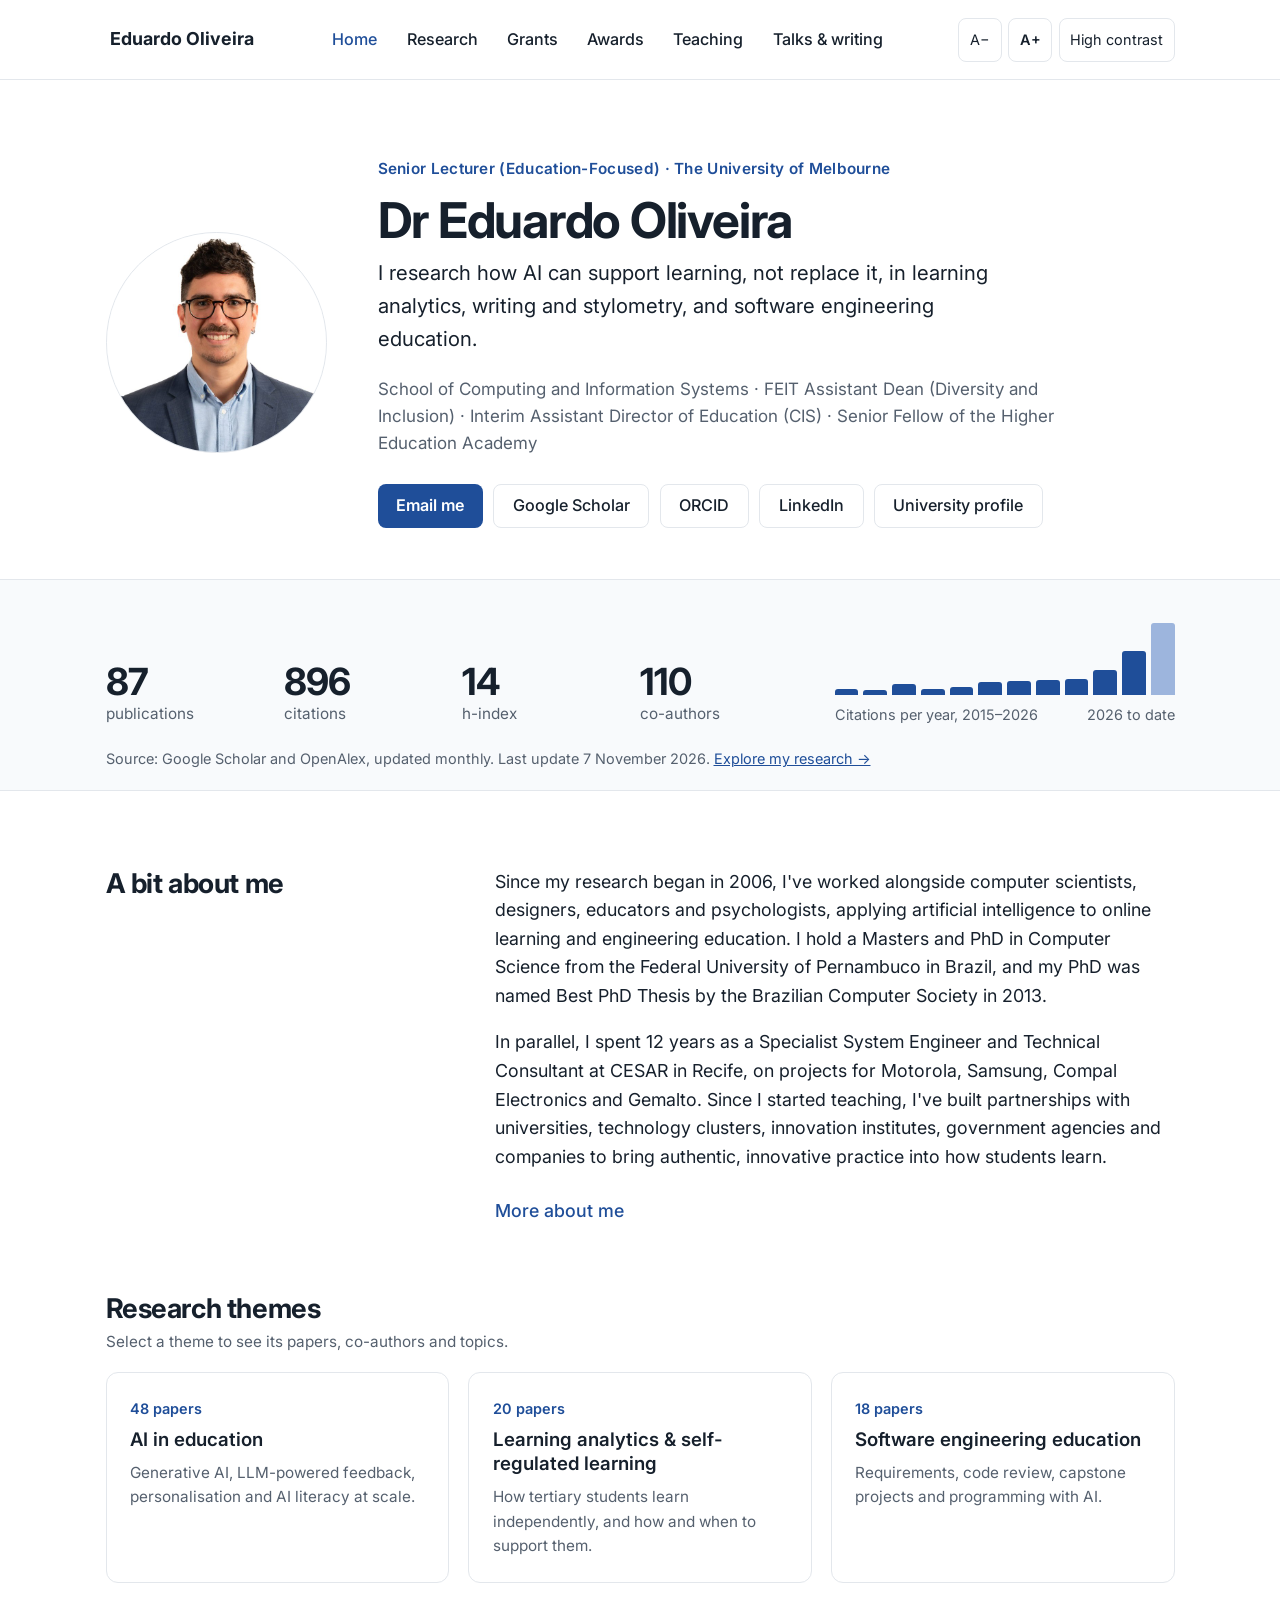
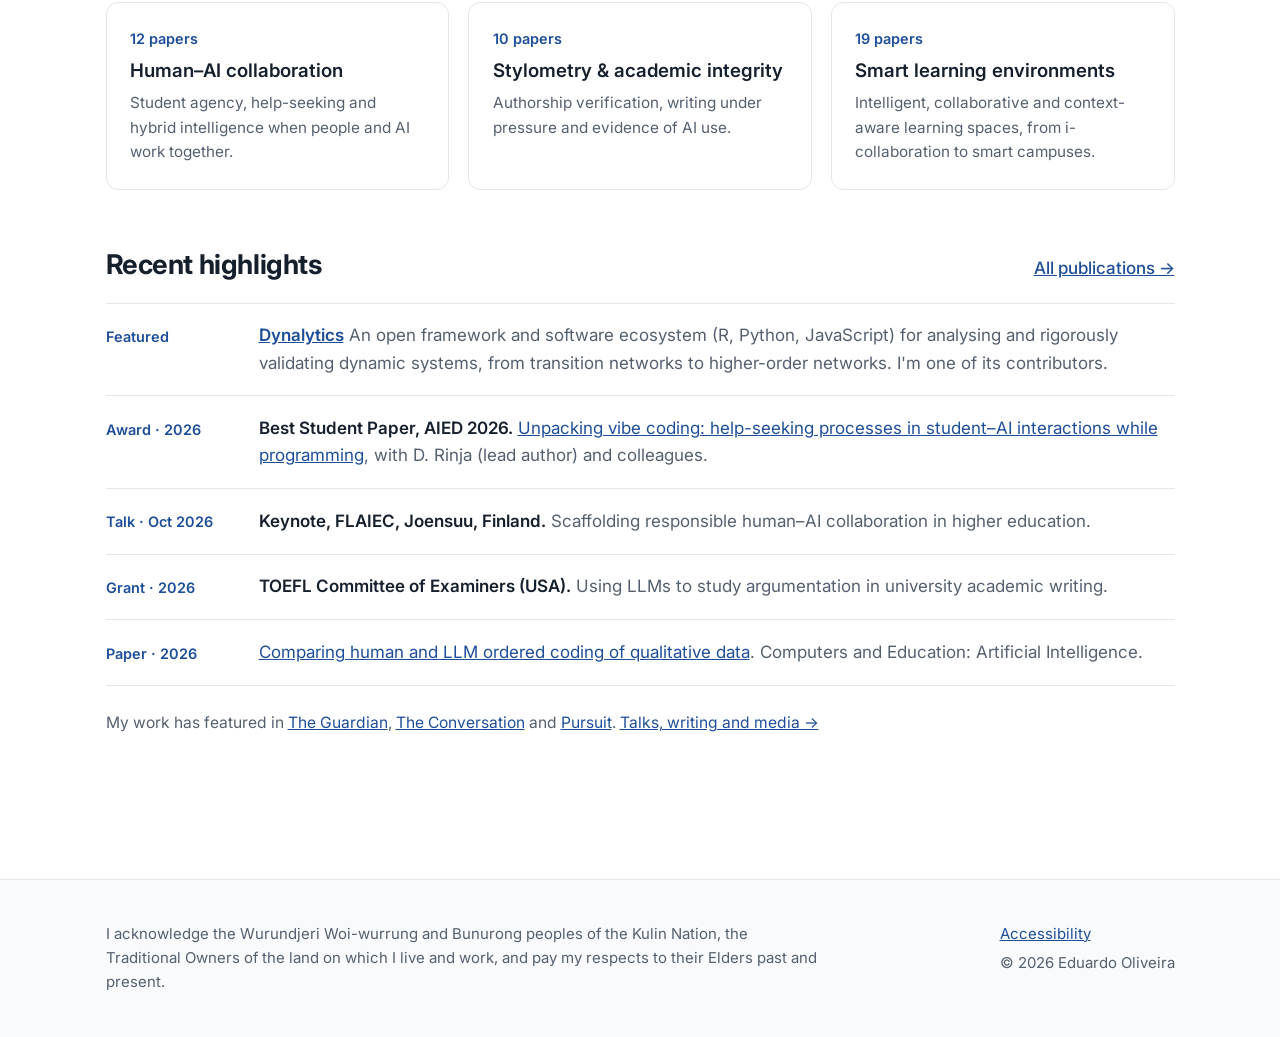
==== site/index.html @ b7828df6 "first push for new website" ====
<!doctype html>
<html lang="en-AU">
<head>
<meta charset="utf-8">
<meta name="viewport" content="width=device-width, initial-scale=1">
<title>Dr Eduardo Oliveira</title>
<meta name="description" content="Dr Eduardo Oliveira, Senior Lecturer at the University of Melbourne: AI in education, learning analytics, stylometry and software engineering education.">
<meta property="og:title" content="Dr Eduardo Oliveira">
<meta property="og:description" content="Dr Eduardo Oliveira, Senior Lecturer at the University of Melbourne: AI in education, learning analytics, stylometry and software engineering education.">
<meta property="og:image" content="assets/img/eduardo-oliveira.jpg">
<link rel="icon" href="assets/img/favicon.svg" type="image/svg+xml">
<link rel="preconnect" href="https://fonts.googleapis.com">
<link rel="preconnect" href="https://fonts.gstatic.com" crossorigin>
<link href="https://fonts.googleapis.com/css2?family=Inter:wght@400;500;600;700&amp;display=swap" rel="stylesheet">
<link rel="stylesheet" href="assets/css/site.css">
<script src="assets/js/common.js"></script>
</head>
<body>
<a class="skip" href="#main">Skip to main content</a>
<header class="site-header">
<div class="wrap">
<a class="brand" href="index.html">Eduardo Oliveira</a>
<nav class="nav" aria-label="Main">
<a href="index.html" aria-current="page">Home</a>
<a href="research.html">Research</a>
<a href="grants.html">Grants</a>
<a href="awards.html">Awards</a>
<a href="teaching.html">Teaching</a>
<a href="talks.html">Talks &amp; writing</a>
</nav>
<div class="a11y" role="group" aria-label="Display options">
<button type="button" id="a-minus" aria-label="Smaller text">A−</button>
<button type="button" id="a-plus" aria-label="Larger text" style="font-weight:600">A+</button>
<button type="button" id="a-contrast" aria-pressed="false">High contrast</button>
</div>
</div>
</header>
<main id="main">
<div class="wrap"><section class="hero" id="hero" aria-labelledby="hero-title"><h1 id="hero-title">Dr Eduardo Oliveira</h1></section></div>
<section class="band" aria-labelledby="stats-title">
<h2 id="stats-title" class="vh">Research at a glance</h2>
<div class="wrap" id="home-stats"></div>
</section>
<div class="wrap">
<section class="section row" aria-labelledby="about-title" style="padding-top:4.5rem">
<div class="grow1"><h2 id="about-title" class="h2" style="font-size:1.6rem">A bit about me</h2></div>
<div id="about" style="flex:999 1 560px;min-width:0;max-width:40rem;font-size:1.05rem"></div>
</section>
<section class="section" aria-labelledby="themes-title">
<h2 id="themes-title" style="font-size:1.6rem">Research themes</h2>
<p class="section-intro">Select a theme to see its papers, co-authors and topics.</p>
<div class="theme-cards" id="theme-cards"></div>
</section>
<section class="section" aria-labelledby="news-title">
<div style="display:flex;flex-wrap:wrap;justify-content:space-between;align-items:baseline;gap:.5rem 1rem;margin-bottom:1.2rem">
<h2 id="news-title" style="margin:0;font-size:1.6rem">Recent highlights</h2>
<a href="research.html#publications" style="font-weight:500">All publications →</a>
</div>
<ul class="list" id="highlights"></ul>
<p id="media" style="margin:1.4rem 0 0;font-size:.92rem" class="muted"></p>
</section>
</div>
</main>
<footer class="site-footer">
<div class="wrap">
<p>I acknowledge the Wurundjeri Woi-wurrung and Bunurong peoples of the Kulin Nation, the Traditional Owners of the land on which I live and work, and pay my respects to their Elders past and present.</p>
<div class="links">
<a href="accessibility.html">Accessibility</a>
<span>© <span id="year">2026</span> Eduardo Oliveira</span>
</div>
</div>
</footer>
<script>document.getElementById('year').textContent = new Date().getFullYear();</script>
<script src="assets/js/home.js"></script>
</body>
</html>
---- site/assets/css/site.css ----
/* eduoliveira.com — one stylesheet for every page.
   Colours live in the variables below; high-contrast mode swaps them in one place. */
:root {
  --ink: #16202C; --muted: #55606E; --line: #E3E7EC; --axis: #9AA4B2;
  --navy: #1F4E99; --navy-dark: #0B2E66; --navy-soft: #EEF2F7; --navy-light: #8FAEDB; --navy-faint: #9DB5DD;
  --soft: #F8FAFC; --panel: #FBFCFE; --hover: #F4F6FA;
  --orange: #eb6834; --green: #1baf7a; --yellow: #eda100;
  --award-bg: #FFF4D6; --award-fg: #6B4A00; --teach-bg: #FDEDE5; --teach-fg: #B4461A;
  --input: #8A94A3;
  --hatch: repeating-linear-gradient(45deg, #8FAEDB 0 3px, #FFFFFF 3px 7px);
}
html.hc {
  --ink: #000000; --muted: #1A1F26; --line: #4A525C; --axis: #000000;
  --navy: #0B2E66; --navy-light: #4A6FA8; --navy-faint: #4A6FA8;
  --teach-fg: #7A2A08; --input: #000000;
  --hatch: repeating-linear-gradient(45deg, #4A6FA8 0 3px, #FFFFFF 3px 7px);
}
html { font-size: 17px; }
html[data-size="0"] { font-size: 15px; }
html[data-size="2"] { font-size: 19px; }
html[data-size="3"] { font-size: 21px; }
*, *::before, *::after { box-sizing: border-box; }
body { margin: 0; font-family: Inter, system-ui, -apple-system, "Segoe UI", sans-serif; color: var(--ink); background: #fff; line-height: 1.6; }
a { color: var(--navy); }
a:hover { color: var(--navy-dark); }
a:focus-visible, button:focus-visible, input:focus-visible, select:focus-visible, summary:focus-visible, [tabindex]:focus-visible {
  outline: 3px solid var(--navy); outline-offset: 3px; border-radius: 4px; }
h1, h2, h3 { line-height: 1.2; letter-spacing: -0.015em; }
.vh { position: absolute !important; width: 1px; height: 1px; overflow: hidden; clip: rect(0 0 0 0); white-space: nowrap; }
.skip { position: absolute; left: -9999px; top: 8px; background: var(--navy-dark); color: #fff; padding: 10px 16px; border-radius: 6px; z-index: 10; }
.skip:focus { left: 16px; color: #fff; }
.wrap { max-width: 1120px; margin: 0 auto; padding: 0 1.5rem; }
.muted { color: var(--muted); }
.small { font-size: 0.85rem; }

/* header */
.site-header { border-bottom: 1px solid var(--line); }
.site-header .wrap { display: flex; flex-wrap: wrap; align-items: center; justify-content: space-between; gap: 0.75rem 1.5rem; padding-top: 0.9rem; padding-bottom: 0.9rem; }
.brand { font-weight: 700; font-size: 1.05rem; text-decoration: none; color: var(--ink); padding: 10px 4px; }
.nav { display: flex; flex-wrap: wrap; gap: 0.25rem 1.25rem; font-size: 0.95rem; font-weight: 500; }
.nav a { text-decoration: none; color: var(--ink); padding: 10px 4px; }
.nav a:hover { color: var(--navy); text-decoration: underline; text-underline-offset: 4px; }
.nav a[aria-current="page"] { color: var(--navy); }
.a11y { display: flex; gap: 0.4rem; align-items: center; }
.a11y button { min-width: 44px; min-height: 44px; border: 1px solid var(--line); background: #fff; border-radius: 8px; font: inherit; font-size: 0.85rem; color: var(--ink); cursor: pointer; padding: 0 0.6rem; }
.a11y button[aria-pressed="true"] { background: var(--ink); color: #fff; }

/* footer */
.site-footer { border-top: 1px solid var(--line); background: var(--soft); margin-top: 2rem; }
.site-footer .wrap { display: flex; flex-wrap: wrap; gap: 1.5rem 3rem; justify-content: space-between; padding-top: 2.5rem; padding-bottom: 2.5rem; font-size: 0.88rem; color: var(--muted); }
.site-footer p { margin: 0; flex: 1 1 520px; max-width: 42rem; }
.site-footer .links { display: flex; flex-direction: column; gap: 0.3rem; }

/* page scaffolding */
main, main.wrap { padding-top: 3.5rem; padding-bottom: 3rem; }
.page-title { margin: 0 0 0.3rem; font-size: 2.4rem; letter-spacing: -0.025em; }
.lede { margin: 0 0 1.8rem; max-width: 46rem; color: var(--muted); font-size: 1.05rem; }
.section { margin-bottom: 3.5rem; }
.section > h2, .h2 { margin: 0 0 0.3rem; font-size: 1.3rem; }
.section-intro { margin: 0 0 1rem; font-size: 0.9rem; color: var(--muted); }
.readout { margin: 0 0 0.6rem; min-height: 1.6rem; font-size: 0.9rem; font-weight: 500; }
.panel { border: 1px solid var(--line); border-radius: 12px; background: var(--panel); }
.card { border: 1px solid var(--line); border-radius: 12px; padding: 1.2rem; }
.row { display: flex; flex-wrap: wrap; gap: 1.5rem 3rem; }
.grow3 { flex: 3 1 520px; min-width: 0; }
.grow2 { flex: 2 1 320px; min-width: 0; }
.grow1 { flex: 1 1 260px; min-width: 0; }

/* stats */
.stats { border-top: 1px solid var(--line); border-bottom: 1px solid var(--line); padding: 1.6rem 0; margin-bottom: 3rem; }
.stats-grid { display: grid; grid-template-columns: repeat(auto-fit, minmax(150px, 1fr)); gap: 1.5rem; }
.stat-v { font-size: 2.2rem; font-weight: 700; letter-spacing: -0.02em; line-height: 1.1; }
.stat-l { font-size: 0.9rem; color: var(--muted); }
.stats-note { margin: 1rem 0 0; font-size: 0.8rem; color: var(--muted); }

/* chips, buttons, form controls */
.chips { display: flex; flex-wrap: wrap; gap: 0.5rem; align-items: center; margin-bottom: 2rem; }
.chip { min-height: 44px; padding: 0 1rem; border-radius: 22px; border: 1px solid var(--line); background: #fff; color: var(--ink); font: inherit; font-size: 0.9rem; font-weight: 500; cursor: pointer; }
.chip:hover { border-color: var(--navy); }
.chip[aria-pressed="true"] { background: var(--navy); border-color: var(--navy); color: #fff; }
.chip .n { opacity: 0.75; font-weight: 400; }
.btn { min-height: 44px; padding: 0 0.9rem; border: 1px solid var(--line); background: #fff; border-radius: 8px; font: inherit; font-size: 0.85rem; color: var(--ink); cursor: pointer; }
.btn-primary { display: inline-flex; align-items: center; min-height: 44px; padding: 0 1.1rem; background: var(--navy); color: #fff; border-radius: 8px; text-decoration: none; font-weight: 600; font-size: 0.95rem; }
.btn-primary:hover { color: #fff; background: var(--navy-dark); }
.btn-ghost { display: inline-flex; align-items: center; min-height: 44px; padding: 0 1.1rem; border: 1px solid var(--line); color: var(--ink); border-radius: 8px; text-decoration: none; font-weight: 500; font-size: 0.95rem; }
.pill { min-height: 36px; padding: 0 0.8rem; border: 1px solid var(--navy); background: var(--navy-soft); color: var(--navy); border-radius: 18px; font: inherit; font-size: 0.85rem; font-weight: 600; cursor: pointer; }
label.field { display: block; font-size: 0.85rem; font-weight: 600; margin-bottom: 0.35rem; }
input[type="search"], select { width: 100%; min-height: 44px; padding: 0 0.8rem; border: 1px solid var(--input); border-radius: 8px; font: inherit; font-size: 0.92rem; color: var(--ink); background: #fff; }
.check { display: inline-flex; align-items: center; gap: 0.5rem; min-height: 44px; cursor: pointer; font-size: 0.9rem; }
.check input { width: 18px; height: 18px; accent-color: var(--navy); }
.filters { border: 1px solid var(--line); border-radius: 12px; padding: 1.1rem; margin-bottom: 1.2rem; background: var(--soft); }
.filters .grid { display: grid; grid-template-columns: repeat(auto-fit, minmax(170px, 1fr)); gap: 0.9rem; }

/* badges */
.badges { display: flex; flex-wrap: wrap; align-items: center; gap: 0.45rem; margin-top: 0.5rem; font-size: 0.8rem; }
.badge { padding: 0.1rem 0.6rem; border-radius: 4px; border: 1px solid var(--line); }
.badge-rank { background: var(--navy-soft); color: var(--navy); font-weight: 600; border-color: transparent; }
.badge-award { background: var(--award-bg); color: var(--award-fg); font-weight: 600; border-color: transparent; }
.badge-solid { background: var(--navy); color: #fff; font-weight: 600; border-color: transparent; }

/* lists */
.list { list-style: none; margin: 0; padding: 0; border-top: 1px solid var(--line); }
.list > li { border-bottom: 1px solid var(--line); }
.year-group { display: flex; flex-wrap: wrap; gap: 0.5rem 2rem; padding: 1.2rem 0; border-top: 1px solid var(--line); }
.year-group > .year { flex: 0 0 4.5rem; font-size: 1.4rem; font-weight: 700; letter-spacing: -0.02em; color: var(--navy); }
.year-group > ul { flex: 1 1 520px; min-width: 0; list-style: none; margin: 0; padding: 0; display: flex; flex-direction: column; gap: 1.1rem; }
.group-h { margin: 1.4rem 0 0; padding-bottom: 0.35rem; border-bottom: 2px solid var(--ink); font-size: 1.15rem; display: flex; justify-content: space-between; align-items: baseline; }
.group-h span:last-child { font-size: 0.72em; font-weight: 500; color: var(--muted); }
.paper { padding: 1rem 0; border-bottom: 1px solid var(--line); }
.paper-title { font-weight: 600; font-size: 1.02rem; line-height: 1.4; }
.paper-meta { font-size: 0.9rem; color: var(--muted); }
.me { font-weight: 700; color: var(--ink); }
.links-inline a { display: inline-flex; align-items: center; min-height: 32px; padding: 0 0.5rem; font-weight: 500; }
pre.bib { margin: 0; padding: 0.9rem 1rem; font-size: 0.78rem; line-height: 1.5; white-space: pre-wrap; word-break: break-word; font-family: ui-monospace, SFMono-Regular, Menlo, monospace; }
.empty { margin: 1.5rem 0; padding: 1.5rem; border: 1px dashed var(--line); border-radius: 12px; color: var(--muted); text-align: center; }
.more { text-align: center; margin-top: 2rem; }

/* charts */
.bars { position: relative; height: 180px; display: flex; align-items: flex-end; gap: 4px; border-bottom: 1px solid var(--axis); }
.bars .gl { position: absolute; left: 0; right: 0; border-top: 1px dashed var(--line); }
.bars .ymax { position: absolute; right: 0; top: -1.3em; font-size: 0.72rem; color: var(--muted); }
.bar { flex: 1 1 0; height: 100%; display: flex; flex-direction: column-reverse; gap: 2px; border-radius: 4px 4px 0 0; cursor: default; }
.bar.on { background: var(--navy-soft); }
.bar span { display: block; }
.axis-x { display: flex; gap: 4px; font-size: 0.75rem; color: var(--muted); margin-top: 0.4rem; }
.axis-x span { flex: 1 1 0; min-width: 0; overflow: hidden; text-align: center; }
.legend { display: flex; flex-wrap: wrap; gap: 0.4rem 1.2rem; margin: 0.6rem 0 0.4rem; font-size: 0.85rem; color: var(--muted); }
.legend span { display: inline-flex; align-items: center; gap: 0.4rem; }
.sw { width: 12px; height: 12px; border-radius: 3px; display: inline-block; }
table.data { width: 100%; border-collapse: collapse; font-size: 0.85rem; }
table.data th, table.data td { padding: 0.4rem 0.8rem; text-align: right; border-top: 1px solid var(--line); }
table.data th:first-child { text-align: left; }
table.data thead th { background: var(--soft); border-top: none; }

/* home */
.hero { display: flex; flex-wrap: wrap; gap: 3rem; align-items: center; padding: 1rem 0 3rem; }
.hero img { flex: 0 0 auto; width: 13rem; height: 13rem; border-radius: 50%; object-fit: cover; object-position: 50% 30%; background: var(--navy-soft); border: 1px solid var(--line); }
.hero .text { flex: 999 1 520px; min-width: 0; }
.kicker { margin: 0 0 0.6rem; font-size: 0.9rem; font-weight: 600; color: var(--navy); letter-spacing: 0.02em; }
.hero h1 { margin: 0 0 0.4rem; font-size: 2.9rem; letter-spacing: -0.025em; }
.hero .tag { margin: 0 0 1.2rem; font-size: 1.2rem; max-width: 36rem; }
.hero .roles { margin: 0 0 1.6rem; color: var(--muted); max-width: 40rem; }
.btn-row { display: flex; flex-wrap: wrap; gap: 0.6rem; }
.band { border-top: 1px solid var(--line); border-bottom: 1px solid var(--line); background: var(--soft); }
.band .wrap { padding-top: 2.5rem; padding-bottom: 1.2rem; }
.theme-cards { display: grid; grid-template-columns: repeat(auto-fit, minmax(300px, 1fr)); gap: 1.1rem; }
.theme-card { display: flex; flex-direction: column; gap: 0.5rem; padding: 1.4rem; border: 1px solid var(--line); border-radius: 12px; text-decoration: none; color: var(--ink); }
.theme-card:hover { border-color: var(--navy); color: var(--ink); }
.theme-card .n { font-size: 0.85rem; font-weight: 600; color: var(--navy); }
.theme-card .t { font-size: 1.1rem; font-weight: 600; line-height: 1.3; }
.theme-card .d { font-size: 0.9rem; color: var(--muted); }
.hl { display: flex; flex-wrap: wrap; gap: 0.3rem 1.5rem; padding: 1.1rem 0; border-bottom: 1px solid var(--line); }
.hl .lab { flex: 0 0 7.5rem; font-size: 0.85rem; font-weight: 600; color: var(--navy); padding-top: 0.15rem; }
.hl .body { flex: 1 1 400px; min-width: 0; }
details.more-about summary { cursor: pointer; font-weight: 500; color: var(--navy); min-height: 44px; display: inline-flex; align-items: center; }

/* research */
.network-box { position: relative; overflow: hidden; }
.network-box svg { display: block; width: 100%; height: auto; touch-action: none; user-select: none; }
.net-year { position: absolute; left: 0.6rem; top: 0.3rem; font-size: 2rem; font-weight: 700; color: #B7C5DB; pointer-events: none; }
.tip { position: absolute; transform: translate(-50%, -120%); background: #16202C; color: #fff; padding: 0.3rem 0.7rem; border-radius: 6px; font-size: 0.8rem; white-space: nowrap; pointer-events: none; }
.person { width: 100%; min-height: 44px; display: flex; justify-content: space-between; align-items: center; gap: 0.5rem; padding: 0.35rem 0.5rem; border: none; background: transparent; font: inherit; font-size: 0.88rem; color: var(--ink); text-align: left; cursor: pointer; }
.person:hover, .person[aria-pressed="true"] { background: var(--navy-soft); }
.scroll-list { max-height: 330px; overflow: auto; }
.inst { display: inline-flex; gap: 0.5rem; align-items: center; padding: 0.35rem 0.8rem; border: 1px solid var(--line); border-radius: 22px; font-size: 0.85rem; }
.cloud { display: flex; flex-wrap: wrap; justify-content: center; align-items: baseline; gap: 0.2rem 1.1rem; padding: 1.6rem 1.2rem; line-height: 1.25; }
.cloud button { border: none; background: transparent; padding: 0.1rem 0.3rem; border-radius: 6px; font: inherit; cursor: pointer; letter-spacing: -0.01em; }
.cloud button[aria-pressed="true"] { background: var(--navy); color: #fff !important; }
.dotgrid { width: 100%; min-width: 680px; border-collapse: collapse; }
.dotgrid th { font-size: 0.8rem; font-weight: 600; color: var(--muted); padding: 0.5rem 0.2rem; }
.dotgrid tbody th { text-align: left; color: var(--ink); font-size: 0.88rem; padding: 0.4rem 0.8rem 0.4rem 0; white-space: nowrap; }
.dotgrid td { text-align: center; height: 52px; padding: 0.15rem; border-top: 1px solid var(--line); }
.dotgrid tbody th { border-top: 1px solid var(--line); }
.dot-btn { min-width: 44px; min-height: 44px; display: inline-flex; align-items: center; justify-content: center; border: none; background: transparent; padding: 0; cursor: pointer; }
.dot { display: inline-flex; align-items: center; justify-content: center; border-radius: 50%; background: var(--navy); color: #fff; font-size: 0.72rem; font-weight: 700; }
.dot-btn[aria-pressed="true"] .dot { background: var(--orange); box-shadow: 0 0 0 3px #fff, 0 0 0 5px var(--ink); }

/* grants / awards / teaching / talks */
.timeline li button { width: 100%; min-height: 36px; display: flex; align-items: center; padding: 0; border: none; background: transparent; font: inherit; color: var(--ink); text-align: left; cursor: pointer; }
.timeline li button:hover { background: var(--hover); }
.timeline li button[aria-pressed="true"] { background: var(--navy-soft); }
.tl-label { flex: 0 0 38%; padding: 0.25rem 0.8rem 0.25rem 0.3rem; font-size: 0.8rem; white-space: nowrap; overflow: hidden; text-overflow: ellipsis; }
.tl-track { position: relative; flex: 1 1 auto; height: 36px; }
.tl-bar { position: absolute; top: 10px; height: 16px; border-radius: 4px; }
.tl-now { position: absolute; top: 0; bottom: 0; border-left: 1px dashed #B7C5DB; }
.role-lead { background: var(--navy); }
.role-ci { background: var(--navy-light); }
.role-coi { background: var(--hatch); border: 1px solid var(--navy-light); }
dl.meta { margin: 0; display: grid; grid-template-columns: auto 1fr; gap: 0.35rem 0.9rem; font-size: 0.88rem; }
dl.meta dt { color: var(--muted); }
dl.meta dd { margin: 0; }
.hbar { margin-top: 0.3rem; height: 8px; border-radius: 4px; background: var(--navy-soft); }
.hbar span { display: block; height: 8px; border-radius: 4px; background: var(--navy); }
.icon { flex: 0 0 36px; height: 36px; border-radius: 50%; display: inline-flex; align-items: center; justify-content: center; }
.strip { display: flex; align-items: flex-end; gap: 2px; min-width: 620px; height: 104px; border-bottom: 1px solid var(--axis); }
.strip > div { flex: 1 1 0; display: flex; flex-direction: column-reverse; align-items: center; gap: 4px; padding-bottom: 6px; }
.mark { width: 28px; height: 28px; display: inline-flex; align-items: center; justify-content: center; border: none; background: transparent; padding: 0; cursor: pointer; }
.subj { min-height: 44px; display: flex; flex-direction: column; align-items: flex-start; justify-content: center; border: none; background: transparent; padding: 0.2rem 0; font: inherit; color: var(--ink); text-align: left; cursor: pointer; }
.subj .code { font-size: 0.75rem; font-weight: 700; color: var(--navy); letter-spacing: 0.02em; }
.subj .name { font-size: 0.86rem; line-height: 1.25; }
.sq { display: inline-block; width: 30px; height: 30px; border-radius: 6px; }
.sq-c { background: var(--navy); }
.sq-t { background: var(--navy-soft); border: 2px solid var(--navy); }
.feature { border: 1px solid var(--line); border-radius: 12px; padding: 1.4rem; background: var(--soft); }
.feature .k { margin: 0 0 0.4rem; font-size: 0.8rem; font-weight: 700; letter-spacing: 0.04em; color: var(--navy); text-transform: uppercase; }

@media (prefers-reduced-motion: reduce) { * { transition: none !important; animation: none !important; } }
@media print { .a11y, .chips, .filters, .skip { display: none !important; } }
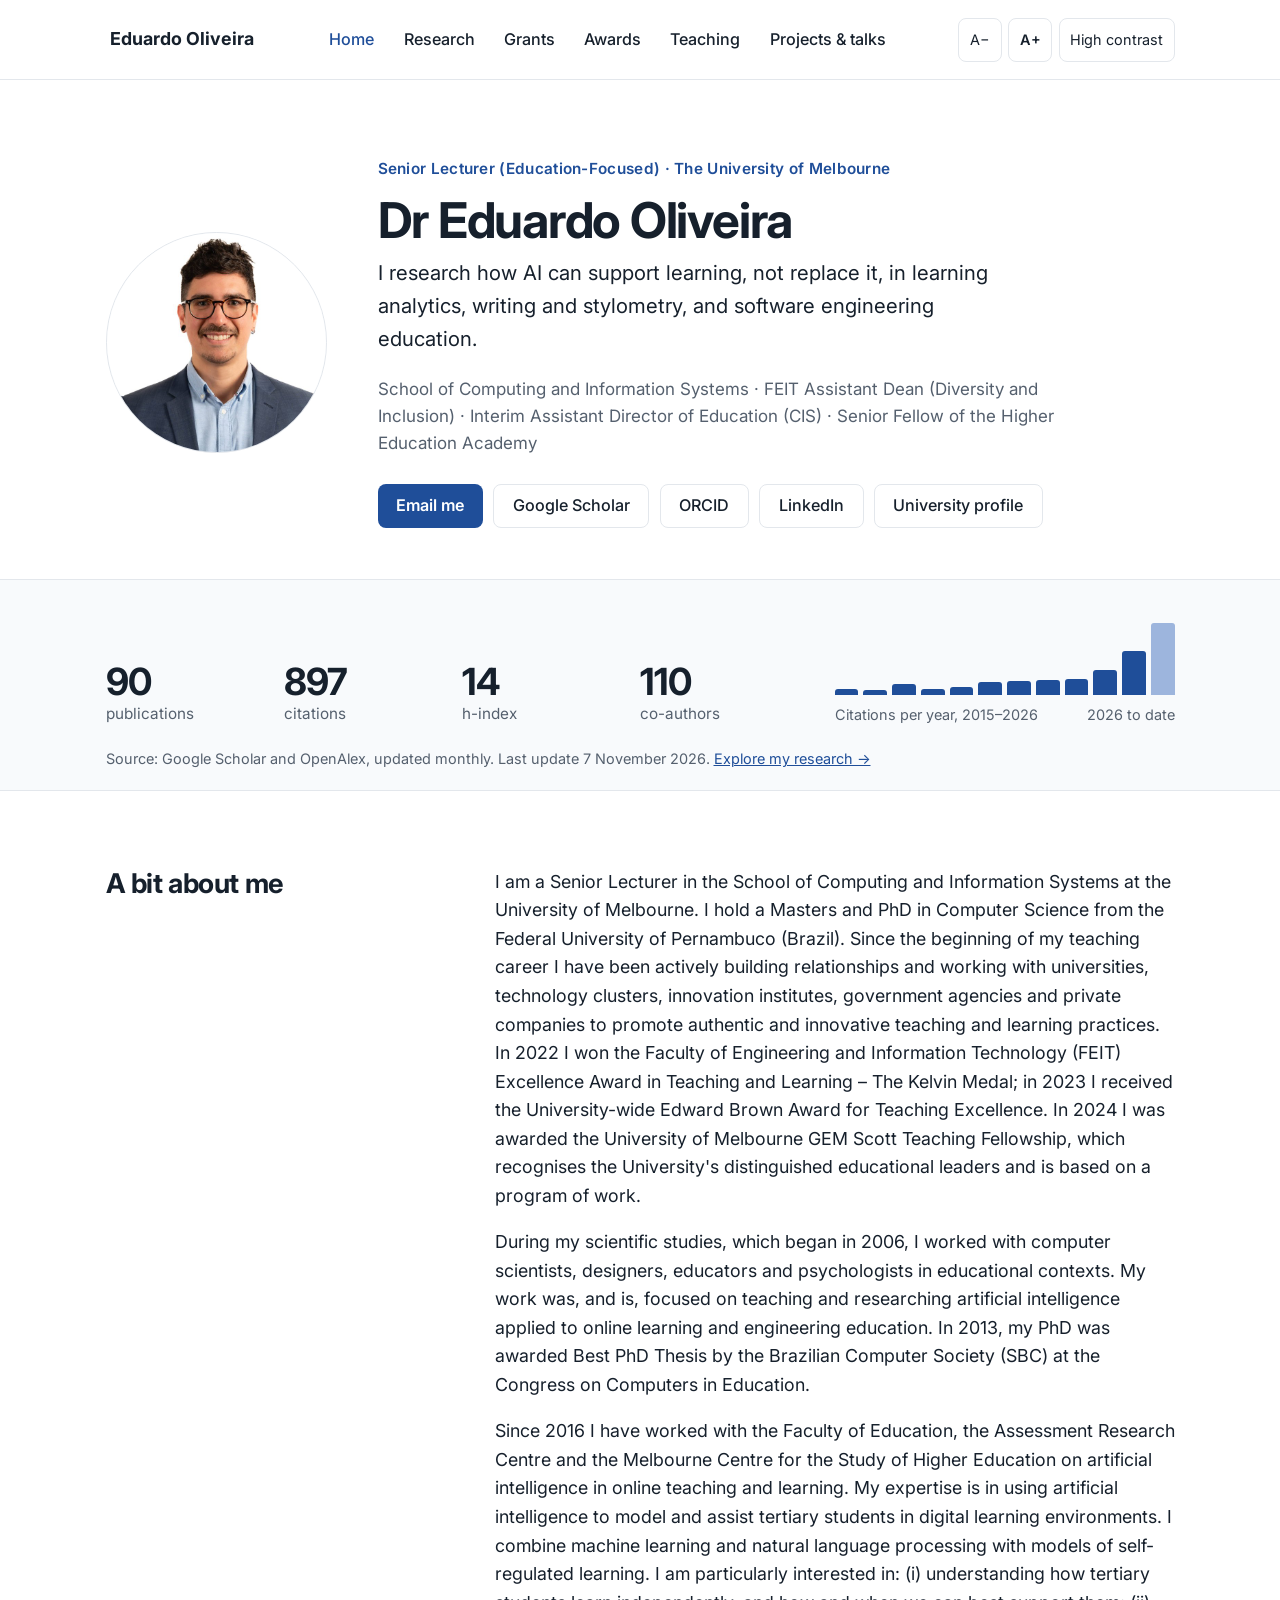
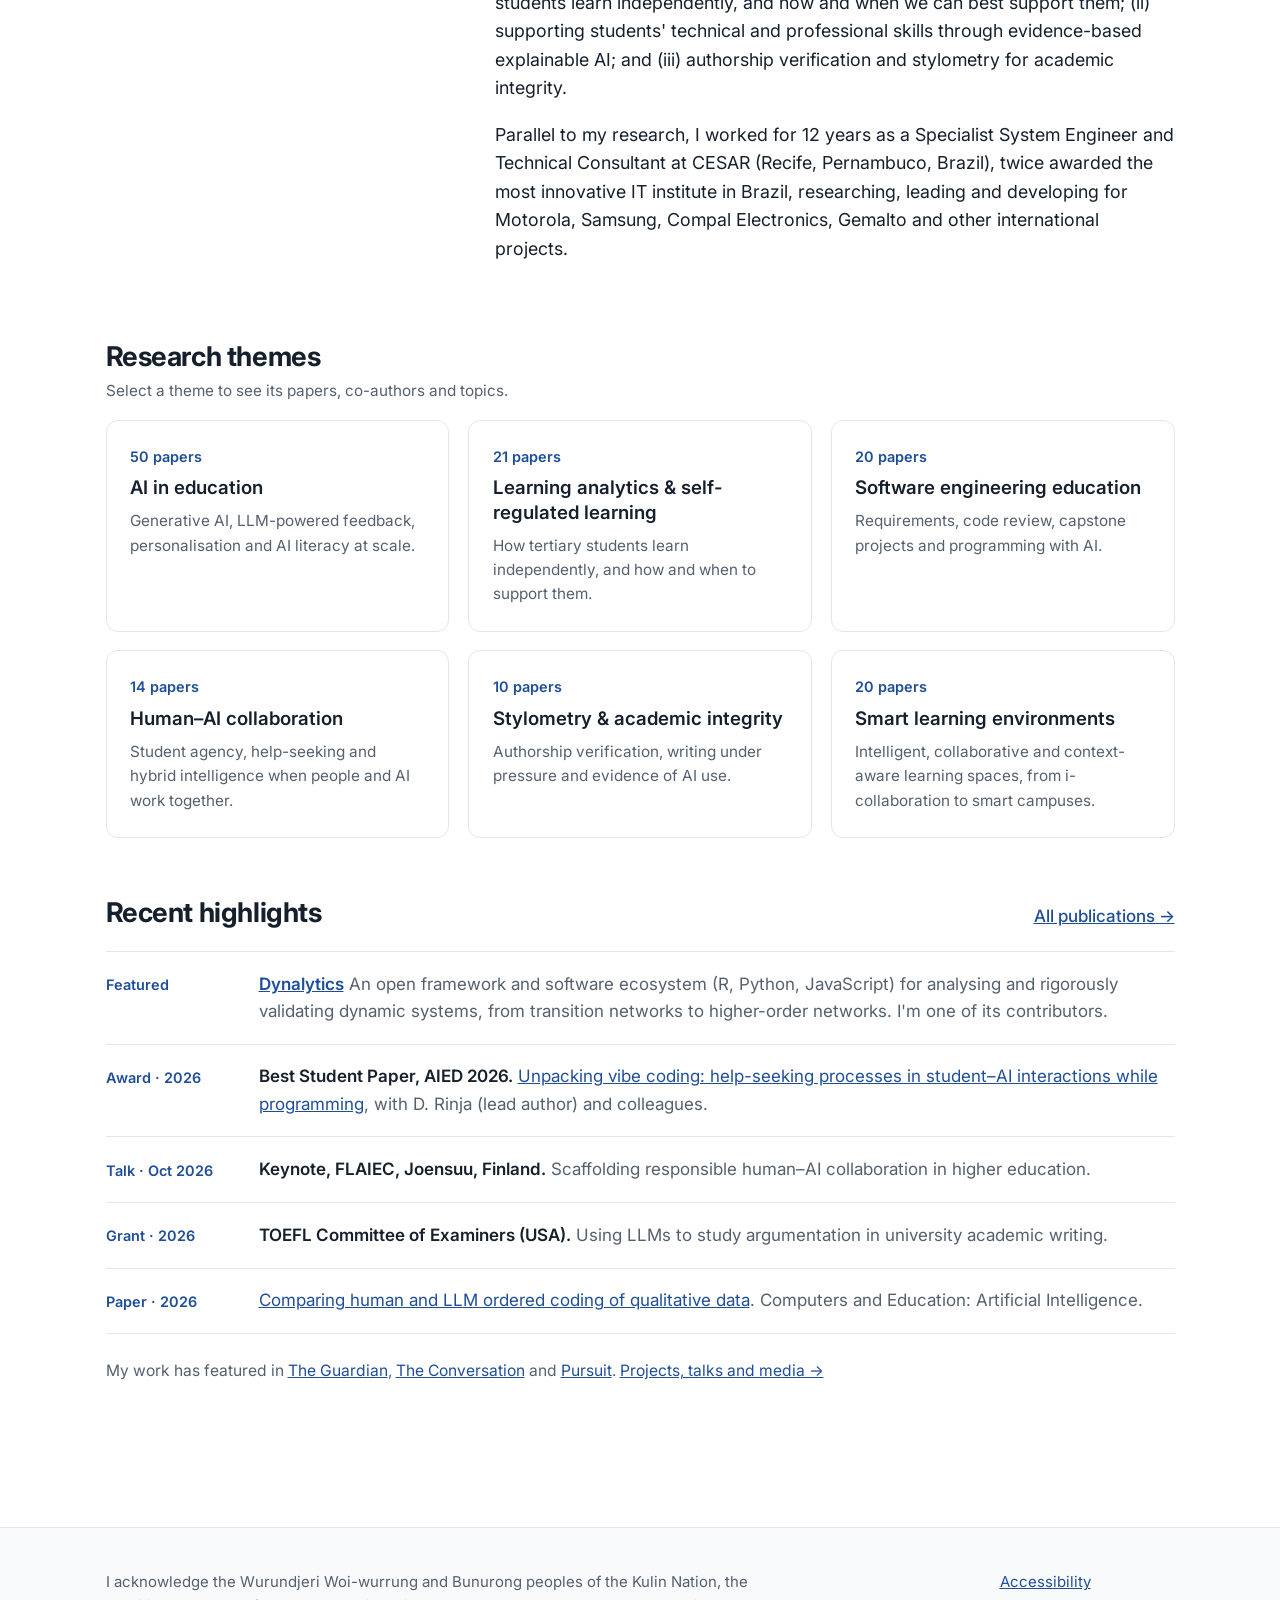
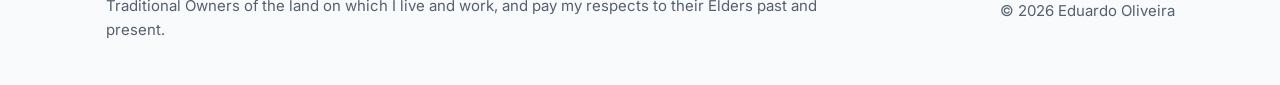
==== commit 1b77e4f2: "updating website" ====
--- a/site/index.html
+++ b/site/index.html
@@ -26,7 +26,7 @@
 <a href="grants.html">Grants</a>
 <a href="awards.html">Awards</a>
 <a href="teaching.html">Teaching</a>
-<a href="talks.html">Talks &amp; writing</a>
+<a href="talks.html">Projects &amp; talks</a>
 </nav>
 <div class="a11y" role="group" aria-label="Display options">
 <button type="button" id="a-minus" aria-label="Smaller text">A−</button>
--- a/site/assets/css/site.css
+++ b/site/assets/css/site.css
@@ -111,7 +111,6 @@
 .paper-meta { font-size: 0.9rem; color: var(--muted); }
 .me { font-weight: 700; color: var(--ink); }
 .links-inline a { display: inline-flex; align-items: center; min-height: 32px; padding: 0 0.5rem; font-weight: 500; }
-pre.bib { margin: 0; padding: 0.9rem 1rem; font-size: 0.78rem; line-height: 1.5; white-space: pre-wrap; word-break: break-word; font-family: ui-monospace, SFMono-Regular, Menlo, monospace; }
 .empty { margin: 1.5rem 0; padding: 1.5rem; border: 1px dashed var(--line); border-radius: 12px; color: var(--muted); text-align: center; }
 .more { text-align: center; margin-top: 2rem; }
 
@@ -152,7 +151,6 @@
 .hl { display: flex; flex-wrap: wrap; gap: 0.3rem 1.5rem; padding: 1.1rem 0; border-bottom: 1px solid var(--line); }
 .hl .lab { flex: 0 0 7.5rem; font-size: 0.85rem; font-weight: 600; color: var(--navy); padding-top: 0.15rem; }
 .hl .body { flex: 1 1 400px; min-width: 0; }
-details.more-about summary { cursor: pointer; font-weight: 500; color: var(--navy); min-height: 44px; display: inline-flex; align-items: center; }
 
 /* research */
 .network-box { position: relative; overflow: hidden; }
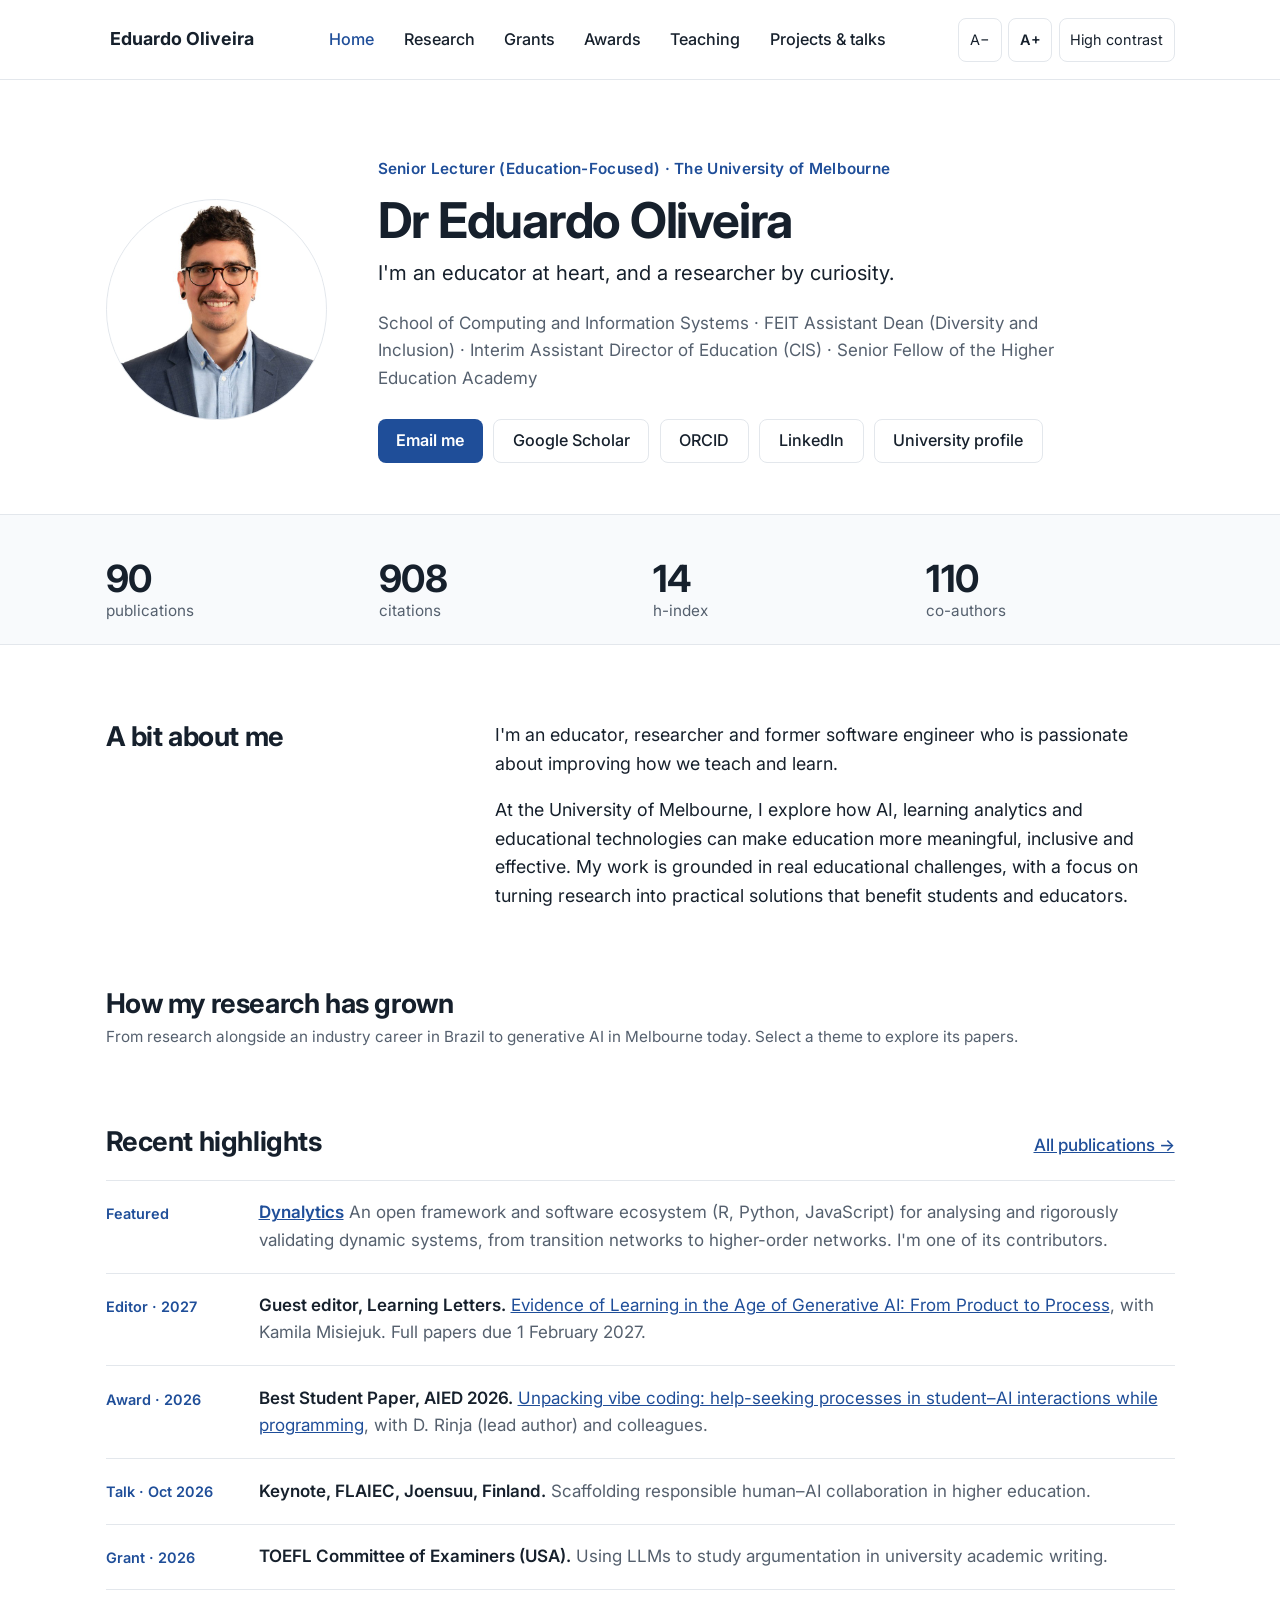
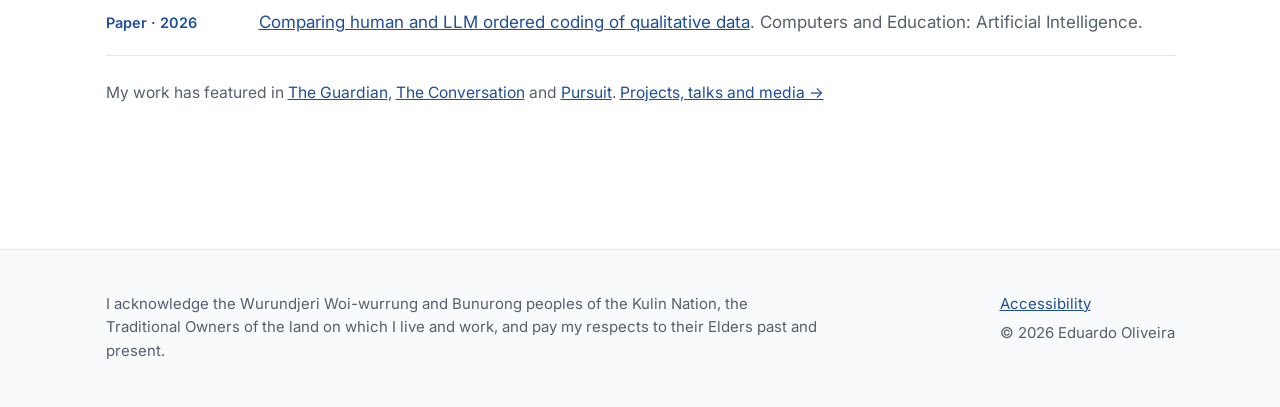
==== commit 6b44ba95: "updating home and research pages" ====
--- a/site/index.html
+++ b/site/index.html
@@ -46,10 +46,10 @@
 <div class="grow1"><h2 id="about-title" class="h2" style="font-size:1.6rem">A bit about me</h2></div>
 <div id="about" style="flex:999 1 560px;min-width:0;max-width:40rem;font-size:1.05rem"></div>
 </section>
-<section class="section" aria-labelledby="themes-title">
-<h2 id="themes-title" style="font-size:1.6rem">Research themes</h2>
-<p class="section-intro">Select a theme to see its papers, co-authors and topics.</p>
-<div class="theme-cards" id="theme-cards"></div>
+<section class="section" aria-labelledby="journey-title">
+<h2 id="journey-title" style="font-size:1.6rem">How my research has grown</h2>
+<p class="section-intro">From research alongside an industry career in Brazil to generative AI in Melbourne today. Select a theme to explore its papers.</p>
+<div class="eras" id="journey"></div>
 </section>
 <section class="section" aria-labelledby="news-title">
 <div style="display:flex;flex-wrap:wrap;justify-content:space-between;align-items:baseline;gap:.5rem 1rem;margin-bottom:1.2rem">
--- a/site/assets/css/site.css
+++ b/site/assets/css/site.css
@@ -161,17 +161,6 @@
 .person:hover, .person[aria-pressed="true"] { background: var(--navy-soft); }
 .scroll-list { max-height: 330px; overflow: auto; }
 .inst { display: inline-flex; gap: 0.5rem; align-items: center; padding: 0.35rem 0.8rem; border: 1px solid var(--line); border-radius: 22px; font-size: 0.85rem; }
-.cloud { display: flex; flex-wrap: wrap; justify-content: center; align-items: baseline; gap: 0.2rem 1.1rem; padding: 1.6rem 1.2rem; line-height: 1.25; }
-.cloud button { border: none; background: transparent; padding: 0.1rem 0.3rem; border-radius: 6px; font: inherit; cursor: pointer; letter-spacing: -0.01em; }
-.cloud button[aria-pressed="true"] { background: var(--navy); color: #fff !important; }
-.dotgrid { width: 100%; min-width: 680px; border-collapse: collapse; }
-.dotgrid th { font-size: 0.8rem; font-weight: 600; color: var(--muted); padding: 0.5rem 0.2rem; }
-.dotgrid tbody th { text-align: left; color: var(--ink); font-size: 0.88rem; padding: 0.4rem 0.8rem 0.4rem 0; white-space: nowrap; }
-.dotgrid td { text-align: center; height: 52px; padding: 0.15rem; border-top: 1px solid var(--line); }
-.dotgrid tbody th { border-top: 1px solid var(--line); }
-.dot-btn { min-width: 44px; min-height: 44px; display: inline-flex; align-items: center; justify-content: center; border: none; background: transparent; padding: 0; cursor: pointer; }
-.dot { display: inline-flex; align-items: center; justify-content: center; border-radius: 50%; background: var(--navy); color: #fff; font-size: 0.72rem; font-weight: 700; }
-.dot-btn[aria-pressed="true"] .dot { background: var(--orange); box-shadow: 0 0 0 3px #fff, 0 0 0 5px var(--ink); }
 
 /* grants / awards / teaching / talks */
 .timeline li button { width: 100%; min-height: 36px; display: flex; align-items: center; padding: 0; border: none; background: transparent; font: inherit; color: var(--ink); text-align: left; cursor: pointer; }
@@ -204,3 +193,60 @@
 
 @media (prefers-reduced-motion: reduce) { * { transition: none !important; animation: none !important; } }
 @media print { .a11y, .chips, .filters, .skip { display: none !important; } }
+
+/* home: research journey */
+.eras { display: grid; grid-template-columns: repeat(3, minmax(0, 1fr)); gap: 1.1rem; }
+@media (max-width: 860px) { .eras { grid-template-columns: 1fr; } }
+.era { display: flex; flex-direction: column; gap: 0.8rem; padding: 1.5rem 1.4rem; background: var(--soft); border-top: 3px solid var(--navy-light); border-radius: 0 0 12px 12px; }
+.era.now { border-top-color: var(--navy); }
+.era h3 { margin: 0; font-size: 1.35rem; letter-spacing: -0.015em; line-height: 1.25; }
+.era-when { margin: 0; font-size: 0.85rem; font-weight: 600; color: var(--navy); }
+.era-sub { margin: 0; font-weight: 600; line-height: 1.4; }
+.era-text { margin: 0; font-size: 0.92rem; color: var(--muted); line-height: 1.55; }
+.era-tags { display: flex; flex-wrap: wrap; gap: 0.4rem; }
+.era-tag { display: inline-flex; align-items: center; min-height: 32px; padding: 0 0.8rem; border: 1px solid var(--line); border-radius: 16px; background: #fff; font-size: 0.82rem; font-weight: 500; color: var(--ink); text-decoration: none; }
+a.era-tag:hover { border-color: var(--navy); color: var(--navy); }
+.era-foot { margin-top: auto; display: flex; flex-direction: column; gap: 0.9rem; padding-top: 0.4rem; }
+.era-panel { border-radius: 10px; padding: 0.9rem 1rem; }
+.era-panel h4 { margin: 0 0 0.6rem; font-size: 0.75rem; font-weight: 600; text-transform: uppercase; letter-spacing: 0.04em; }
+.era-panel ul { list-style: none; margin: 0; padding: 0; display: flex; flex-direction: column; gap: 0.6rem; }
+.era-panel li { display: flex; align-items: flex-start; gap: 0.7rem; line-height: 1.3; }
+.era-panel li strong { display: block; font-size: 0.9rem; font-weight: 600; }
+.era-panel li .muted { font-size: 0.8rem; }
+.era-panel .ic { flex: 0 0 30px; width: 30px; height: 30px; border-radius: 50%; display: inline-flex; align-items: center; justify-content: center; }
+.era-panel.grants { background: var(--navy-soft); border: 1px solid #D5DFEC; }
+.era-panel.grants h4 { color: var(--navy); }
+.era-panel.grants .ic { background: #fff; color: var(--navy); }
+.era-panel.awards { background: #FFFBEF; border: 1px solid #F3E3B5; }
+.era-panel.awards h4 { color: var(--award-fg); }
+.era-panel.awards .ic { background: var(--award-bg); color: var(--award-fg); }
+.era-cited { margin: 0; font-size: 0.88rem; font-weight: 500; line-height: 1.45; }
+.era-cited .lbl { display: block; font-size: 0.75rem; font-weight: 600; color: var(--muted); text-transform: uppercase; letter-spacing: 0.04em; margin-bottom: 0.1rem; }
+html.hc .era-panel.grants, html.hc .era-panel.awards { border-color: var(--ink); }
+
+/* research: how themes connect */
+.chord-wrap { display: grid; grid-template-columns: minmax(0, 1.7fr) minmax(300px, 1fr); gap: 1.5rem; align-items: start; }
+@media (max-width: 900px) { .chord-wrap { grid-template-columns: 1fr; } }
+.chord-fig { position: relative; }
+.chord-fig svg { width: 100%; height: auto; display: block; }
+.chord-fig .rib, .chord-fig .arc { cursor: pointer; }
+.chord-fig .rib { transition: fill-opacity 0.15s; }
+@media (prefers-reduced-motion: reduce) { .chord-fig .rib { transition: none; } }
+.chord-tip { position: absolute; width: 270px; background: #fff; border: 1px solid var(--line); border-radius: 10px; box-shadow: 0 6px 24px rgba(22, 32, 44, 0.14); padding: 0.8rem 0.95rem; pointer-events: none; font-size: 0.88rem; line-height: 1.45; z-index: 2; display: flex; flex-direction: column; gap: 0.25rem; }
+.chord-tip[hidden] { display: none; }
+.chord-tip strong { font-size: 1.02rem; }
+.chord-panel { display: flex; flex-direction: column; gap: 1rem; padding: 1.5rem; }
+.chord-panel h3 { margin: 0; font-size: 1.35rem; letter-spacing: -0.015em; line-height: 1.25; }
+.chord-panel .kicker { margin: 0; font-size: 0.85rem; font-weight: 600; color: var(--navy); }
+.chord-panel .sub { margin: 0 0 0.4rem; font-size: 0.75rem; font-weight: 600; color: var(--muted); text-transform: uppercase; letter-spacing: 0.04em; }
+.chord-links { list-style: none; margin: 0; padding: 0; display: flex; flex-direction: column; gap: 0.15rem; }
+.chord-links button { width: 100%; min-height: 44px; display: flex; justify-content: space-between; align-items: center; gap: 1rem; padding: 0 0.6rem; border: 1px solid transparent; border-radius: 8px; background: transparent; font: inherit; font-size: 0.92rem; color: var(--ink); text-align: left; cursor: pointer; }
+.chord-links button:hover { background: var(--navy-soft); border-color: var(--navy); }
+.chord-topics { display: flex; flex-wrap: wrap; gap: 0.4rem; }
+.chord-topics .chip { background: var(--navy-soft); border-color: var(--navy-soft); }
+.chord-papers { margin: 0; padding-left: 1.2rem; display: flex; flex-direction: column; gap: 0.7rem; }
+.chord-papers li span { display: block; font-size: 0.85rem; }
+.chip .sw, .chord-links .sw { display: inline-block; width: 10px; height: 10px; border-radius: 50%; margin-right: 0.5rem; vertical-align: 0; box-shadow: 0 0 0 2px #fff; }
+.linkbtn { align-self: flex-start; min-height: 44px; padding: 0; border: 0; background: none; font: inherit; font-weight: 600; color: var(--navy); cursor: pointer; }
+.linkbtn:hover { text-decoration: underline; text-underline-offset: 4px; }
+.chord-links button > .muted { white-space: nowrap; }
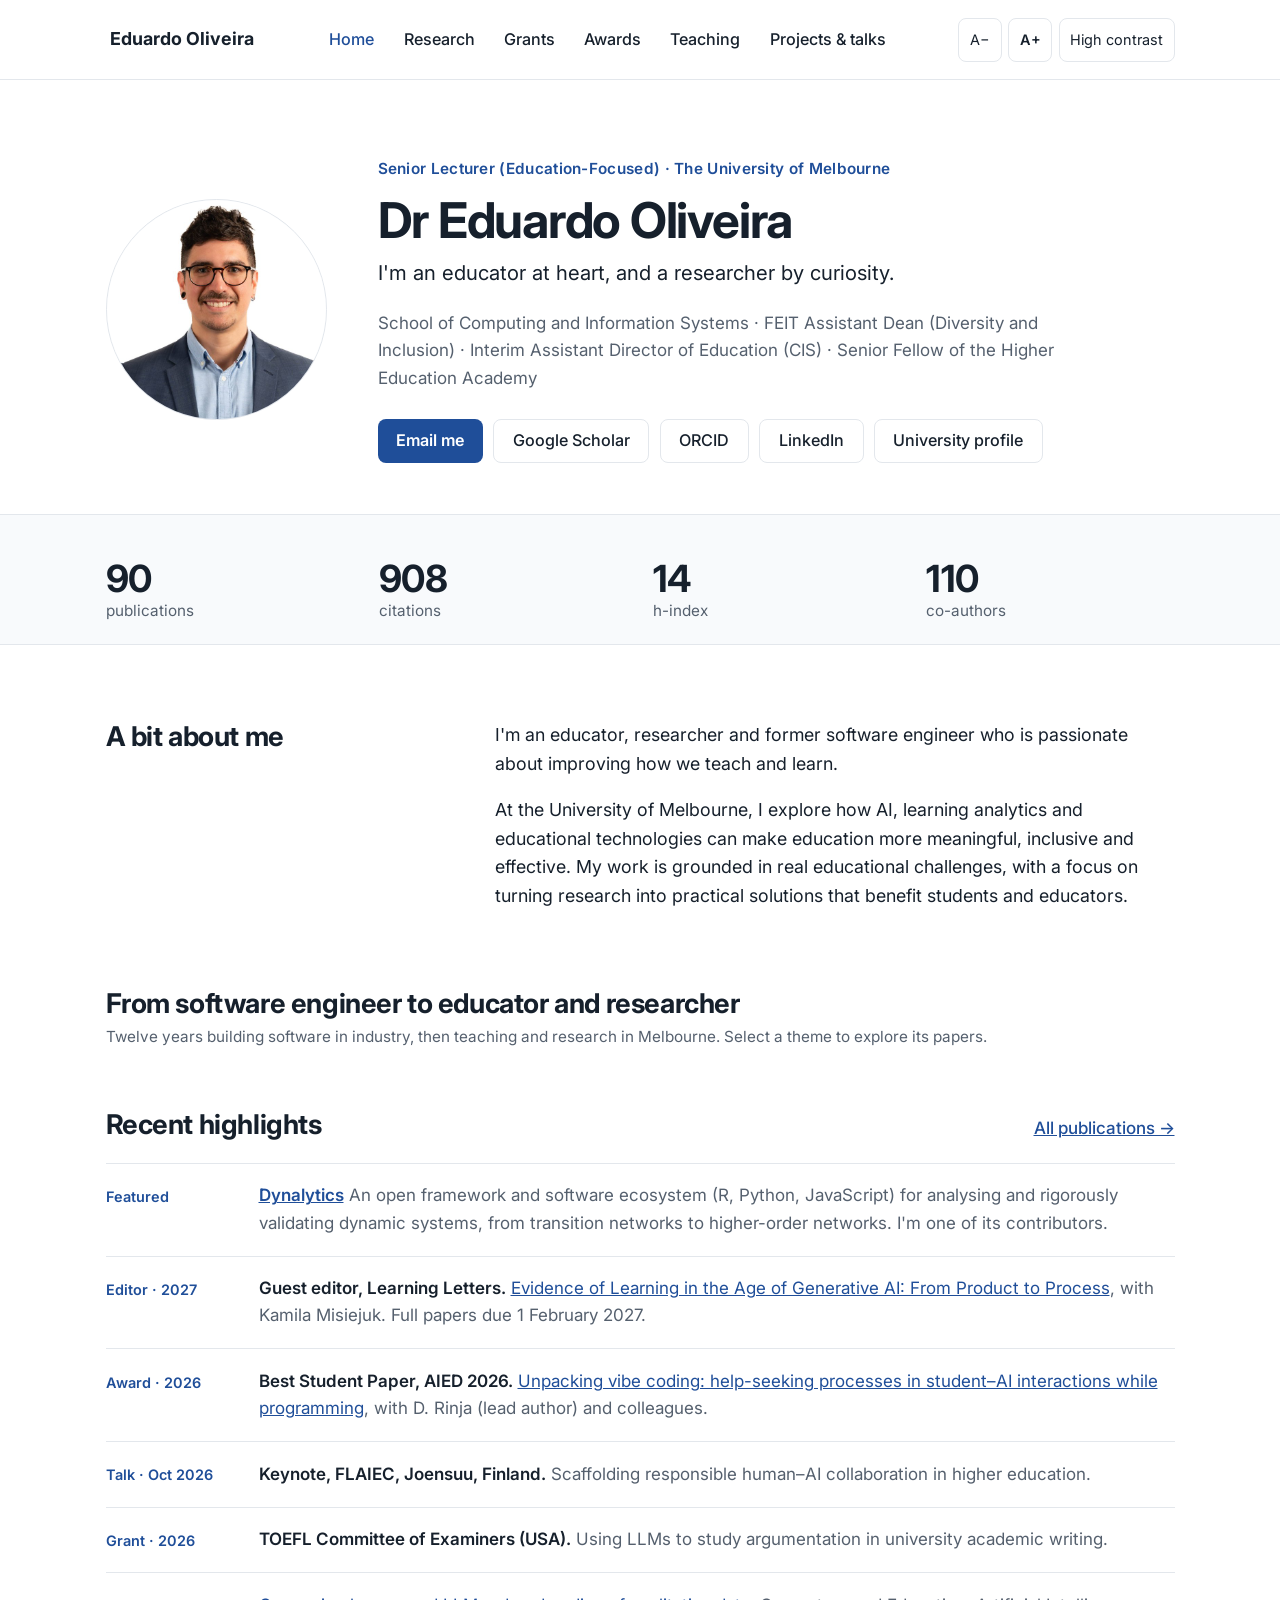
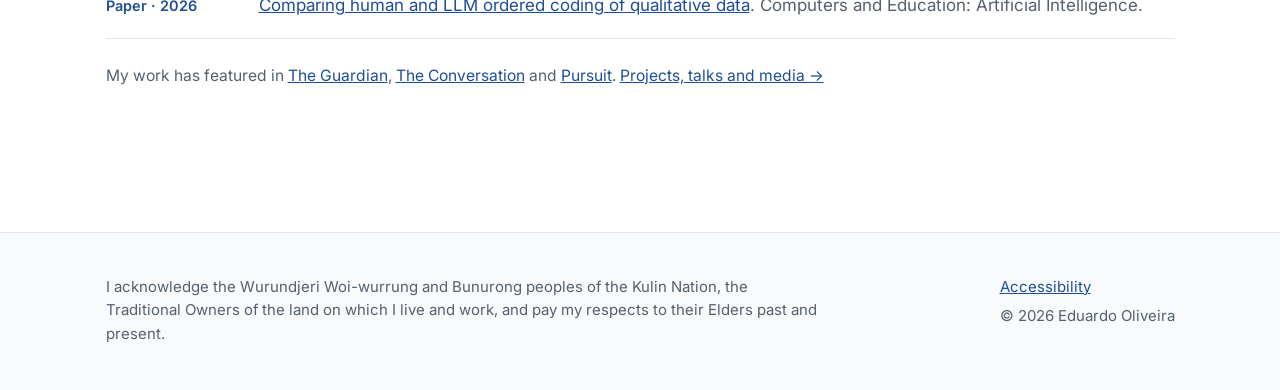
==== commit 775c9d3e: "updating landing page" ====
--- a/site/index.html
+++ b/site/index.html
@@ -47,9 +47,9 @@
 <div id="about" style="flex:999 1 560px;min-width:0;max-width:40rem;font-size:1.05rem"></div>
 </section>
 <section class="section" aria-labelledby="journey-title">
-<h2 id="journey-title" style="font-size:1.6rem">How my research has grown</h2>
-<p class="section-intro">From research alongside an industry career in Brazil to generative AI in Melbourne today. Select a theme to explore its papers.</p>
-<div class="eras" id="journey"></div>
+<h2 id="journey-title" style="font-size:1.6rem">From software engineer to educator and researcher</h2>
+<p class="section-intro">Twelve years building software in industry, then teaching and research in Melbourne. Select a theme to explore its papers.</p>
+<div class="journey" id="journey"></div>
 </section>
 <section class="section" aria-labelledby="news-title">
 <div style="display:flex;flex-wrap:wrap;justify-content:space-between;align-items:baseline;gap:.5rem 1rem;margin-bottom:1.2rem">
--- a/site/assets/css/site.css
+++ b/site/assets/css/site.css
@@ -194,39 +194,55 @@
 @media (prefers-reduced-motion: reduce) { * { transition: none !important; animation: none !important; } }
 @media print { .a11y, .chips, .filters, .skip { display: none !important; } }
 
-/* home: research journey */
-.eras { display: grid; grid-template-columns: repeat(3, minmax(0, 1fr)); gap: 1.1rem; }
-@media (max-width: 860px) { .eras { grid-template-columns: 1fr; } }
-.era { display: flex; flex-direction: column; gap: 0.8rem; padding: 1.5rem 1.4rem; background: var(--soft); border-top: 3px solid var(--navy-light); border-radius: 0 0 12px 12px; }
-.era.now { border-top-color: var(--navy); }
-.era h3 { margin: 0; font-size: 1.35rem; letter-spacing: -0.015em; line-height: 1.25; }
-.era-when { margin: 0; font-size: 0.85rem; font-weight: 600; color: var(--navy); }
-.era-sub { margin: 0; font-weight: 600; line-height: 1.4; }
-.era-text { margin: 0; font-size: 0.92rem; color: var(--muted); line-height: 1.55; }
-.era-tags { display: flex; flex-wrap: wrap; gap: 0.4rem; }
-.era-tag { display: inline-flex; align-items: center; min-height: 32px; padding: 0 0.8rem; border: 1px solid var(--line); border-radius: 16px; background: #fff; font-size: 0.82rem; font-weight: 500; color: var(--ink); text-decoration: none; }
+/* home: career journey (timeline rows) */
+.era { display: grid; grid-template-columns: 8.5rem minmax(0, 1fr); gap: 0 1.6rem; }
+.era-rail { position: relative; padding: 0 0 2rem 1.4rem; border-left: 2px solid var(--line); }
+.era.last .era-rail { border-left-color: transparent; }
+.era-rail .dot { position: absolute; left: -8px; top: 0.4rem; width: 14px; height: 14px; border-radius: 50%; background: var(--navy-light); box-shadow: 0 0 0 4px #fff; }
+.era.now .era-rail .dot { background: var(--navy); }
+.era-rail p { margin: 0; }
+.era-when { font-size: 1.2rem; font-weight: 700; color: var(--navy); letter-spacing: -0.01em; white-space: nowrap; }
+.era-rail .muted { font-size: 0.88rem; }
+.era-body { display: flex; flex-direction: column; gap: 0.8rem; padding-bottom: 2.2rem; min-width: 0; }
+.era-top { display: grid; grid-template-columns: minmax(0, 1fr) minmax(0, 1.6fr); gap: 0.6rem 2rem; align-items: start; }
+.era h3 { margin: 0 0 0.25rem; font-size: 1.3rem; letter-spacing: -0.015em; line-height: 1.25; }
+.era-sub { margin: 0; font-weight: 600; line-height: 1.4; color: var(--muted); }
+.era-mid { display: flex; flex-direction: column; gap: 0.7rem; }
+.era-text { margin: 0; font-size: 0.93rem; color: var(--muted); line-height: 1.55; }
+.era-tags { display: flex; flex-wrap: wrap; gap: 0.35rem; }
+.era-tag { display: inline-flex; align-items: center; min-height: 32px; padding: 0 0.75rem; border: 1px solid var(--line); border-radius: 16px; background: #fff; font-size: 0.8rem; font-weight: 500; color: var(--ink); text-decoration: none; }
 a.era-tag:hover { border-color: var(--navy); color: var(--navy); }
-.era-foot { margin-top: auto; display: flex; flex-direction: column; gap: 0.9rem; padding-top: 0.4rem; }
-.era-panel { border-radius: 10px; padding: 0.9rem 1rem; }
-.era-panel h4 { margin: 0 0 0.6rem; font-size: 0.75rem; font-weight: 600; text-transform: uppercase; letter-spacing: 0.04em; }
-.era-panel ul { list-style: none; margin: 0; padding: 0; display: flex; flex-direction: column; gap: 0.6rem; }
-.era-panel li { display: flex; align-items: flex-start; gap: 0.7rem; line-height: 1.3; }
-.era-panel li strong { display: block; font-size: 0.9rem; font-weight: 600; }
-.era-panel li .muted { font-size: 0.8rem; }
-.era-panel .ic { flex: 0 0 30px; width: 30px; height: 30px; border-radius: 50%; display: inline-flex; align-items: center; justify-content: center; }
+.era-panels { display: grid; grid-template-columns: repeat(2, minmax(0, 1fr)); gap: 0.7rem; align-items: start; }
+.era-panels.p-full .grants { grid-column: 1 / -1; }
+.era-panels.p-pair { grid-template-columns: minmax(0, 1.75fr) minmax(0, 1fr); }
+.era-panel { border-radius: 10px; padding: 0.75rem 1rem; }
+.era-panel h4 { margin: 0 0 0.55rem; font-size: 0.72rem; font-weight: 600; text-transform: uppercase; letter-spacing: 0.04em; }
+.era-panel ul { list-style: none; margin: 0; padding: 0; display: flex; flex-direction: column; gap: 0.4rem; }
+.era-panel li { display: flex; align-items: flex-start; gap: 0.6rem; line-height: 1.35; font-size: 0.88rem; }
+.era-panel li > span:last-child { padding-top: 0.15rem; }
+.era-panel li strong { font-weight: 600; }
+.era-panel .ic { flex: 0 0 24px; width: 24px; height: 24px; border-radius: 50%; background: #fff; display: inline-flex; align-items: center; justify-content: center; }
 .era-panel.grants { background: var(--navy-soft); border: 1px solid #D5DFEC; }
-.era-panel.grants h4 { color: var(--navy); }
-.era-panel.grants .ic { background: #fff; color: var(--navy); }
+.era-panel.grants h4, .era-panel.grants .ic { color: var(--navy); }
 .era-panel.awards { background: #FFFBEF; border: 1px solid #F3E3B5; }
-.era-panel.awards h4 { color: var(--award-fg); }
-.era-panel.awards .ic { background: var(--award-bg); color: var(--award-fg); }
-.era-cited { margin: 0; font-size: 0.88rem; font-weight: 500; line-height: 1.45; }
-.era-cited .lbl { display: block; font-size: 0.75rem; font-weight: 600; color: var(--muted); text-transform: uppercase; letter-spacing: 0.04em; margin-bottom: 0.1rem; }
-html.hc .era-panel.grants, html.hc .era-panel.awards { border-color: var(--ink); }
+.era-panel.awards h4, .era-panel.awards .ic { color: var(--award-fg); }
+.era-panel.teaching { background: #FDF3EE; border: 1px solid #F4D6C6; }
+.era-panel.teaching h4, .era-panel.teaching .ic { color: var(--teach-fg); }
+html.hc .era-panel { border-color: var(--ink); }
+.era-cited { margin: 0; font-size: 0.86rem; line-height: 1.5; }
+.era-cited .lbl { font-size: 0.74rem; font-weight: 600; color: var(--muted); text-transform: uppercase; letter-spacing: 0.04em; margin-right: 0.5rem; }
+@media (max-width: 760px) {
+  .era { grid-template-columns: 1fr; }
+  .era-rail { border-left: none; padding: 0 0 0.6rem 0; display: flex; gap: 0.8rem; align-items: baseline; }
+  .era-rail .dot { display: none; }
+  .era-top { grid-template-columns: 1fr; }
+  .era-panels, .era-panels.p-pair { grid-template-columns: 1fr; }
+  .era-body { padding-bottom: 2.2rem; border-bottom: 1px solid var(--line); margin-bottom: 1.6rem; }
+}
 
 /* research: how themes connect */
-.chord-wrap { display: grid; grid-template-columns: minmax(0, 1.7fr) minmax(300px, 1fr); gap: 1.5rem; align-items: start; }
-@media (max-width: 900px) { .chord-wrap { grid-template-columns: 1fr; } }
+.chord-wrap { display: flex; flex-direction: column; gap: 1.2rem; }
+.chord-fig { width: 100%; max-width: 820px; margin: 0 auto; }
 .chord-fig { position: relative; }
 .chord-fig svg { width: 100%; height: auto; display: block; }
 .chord-fig .rib, .chord-fig .arc { cursor: pointer; }
@@ -250,3 +266,9 @@
 .linkbtn { align-self: flex-start; min-height: 44px; padding: 0; border: 0; background: none; font: inherit; font-weight: 600; color: var(--navy); cursor: pointer; }
 .linkbtn:hover { text-decoration: underline; text-underline-offset: 4px; }
 .chord-links button > .muted { white-space: nowrap; }
+.chord-panel .cp-head { display: flex; flex-direction: column; gap: 0.6rem; }
+.cp-cols { display: grid; grid-template-columns: repeat(2, minmax(0, 1fr)); gap: 1rem 2.5rem; align-items: start; }
+@media (max-width: 760px) { .cp-cols { grid-template-columns: 1fr; } }
+.cp-action { align-self: flex-start; }
+.chord-papers { display: grid; grid-template-columns: repeat(3, minmax(0, 1fr)); gap: 0.8rem 2rem; }
+@media (max-width: 900px) { .chord-papers { grid-template-columns: 1fr; } }
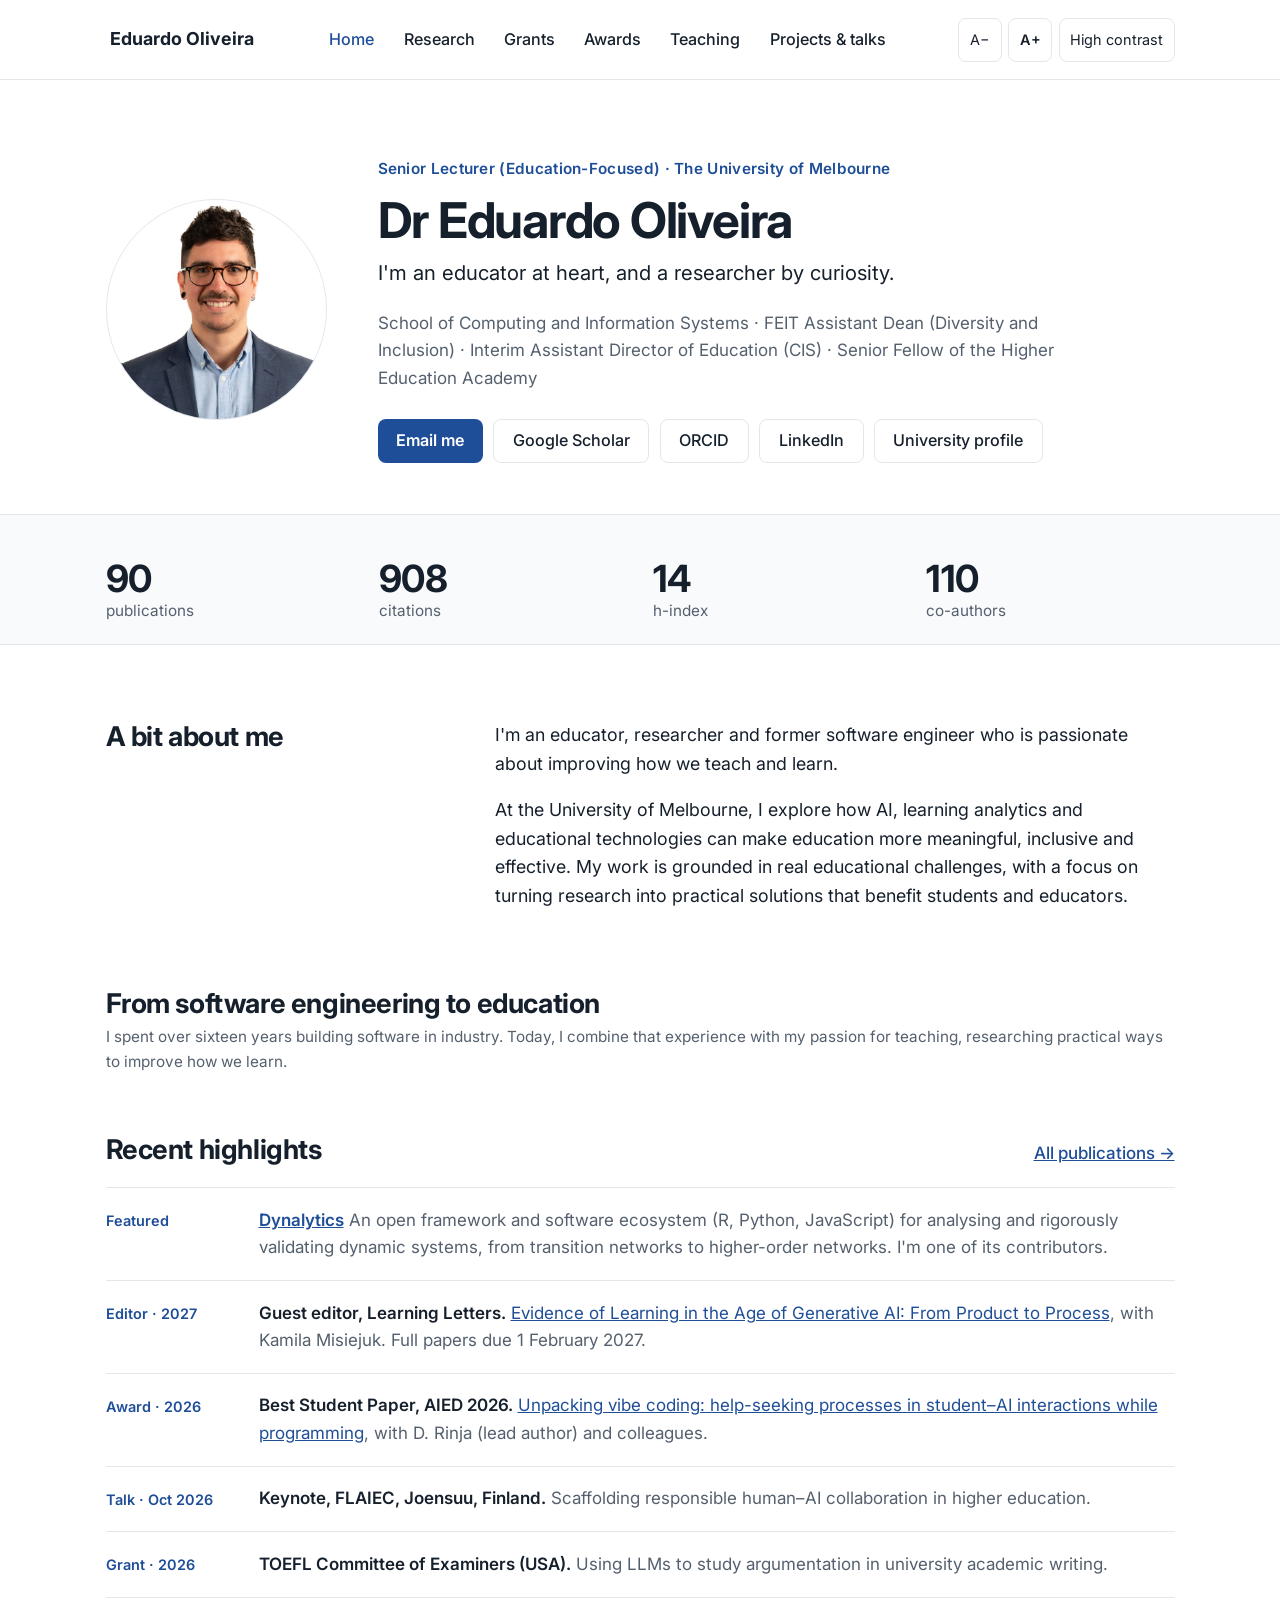
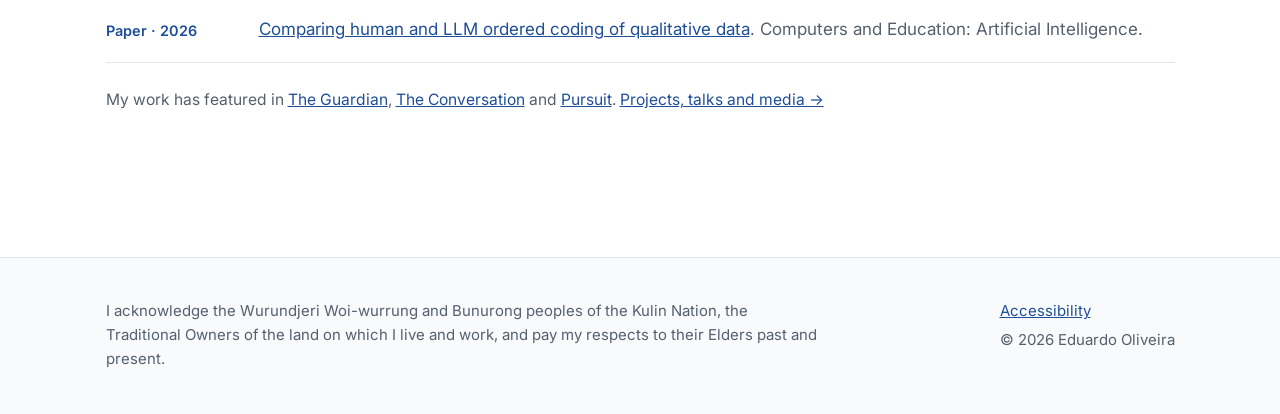
==== commit 41831116: "updating landing page" ====
--- a/site/index.html
+++ b/site/index.html
@@ -47,8 +47,8 @@
 <div id="about" style="flex:999 1 560px;min-width:0;max-width:40rem;font-size:1.05rem"></div>
 </section>
 <section class="section" aria-labelledby="journey-title">
-<h2 id="journey-title" style="font-size:1.6rem">From software engineer to educator and researcher</h2>
-<p class="section-intro">Twelve years building software in industry, then teaching and research in Melbourne. Select a theme to explore its papers.</p>
+<h2 id="journey-title" style="font-size:1.6rem">From software engineering to education</h2>
+<p class="section-intro">I spent over sixteen years building software in industry. Today, I combine that experience with my passion for teaching, researching practical ways to improve how we learn.</p>
 <div class="journey" id="journey"></div>
 </section>
 <section class="section" aria-labelledby="news-title">
--- a/site/assets/css/site.css
+++ b/site/assets/css/site.css
@@ -272,3 +272,9 @@
 .cp-action { align-self: flex-start; }
 .chord-papers { display: grid; grid-template-columns: repeat(3, minmax(0, 1fr)); gap: 0.8rem 2rem; }
 @media (max-width: 900px) { .chord-papers { grid-template-columns: 1fr; } }
+
+/* research: supervision */
+.sup-list { list-style: none; margin: 0; padding: 0; display: grid; grid-template-columns: repeat(auto-fit, minmax(320px, 1fr)); gap: 1rem 2.5rem; }
+.sup-list li { display: flex; gap: 1rem; align-items: flex-start; padding: 1rem 0; border-top: 1px solid var(--line); }
+.sup-list .num { flex: 0 0 3.2rem; font-size: 1.6rem; font-weight: 700; color: var(--navy); line-height: 1.1; }
+.sup-list li > span:last-child { font-size: 0.95rem; }
